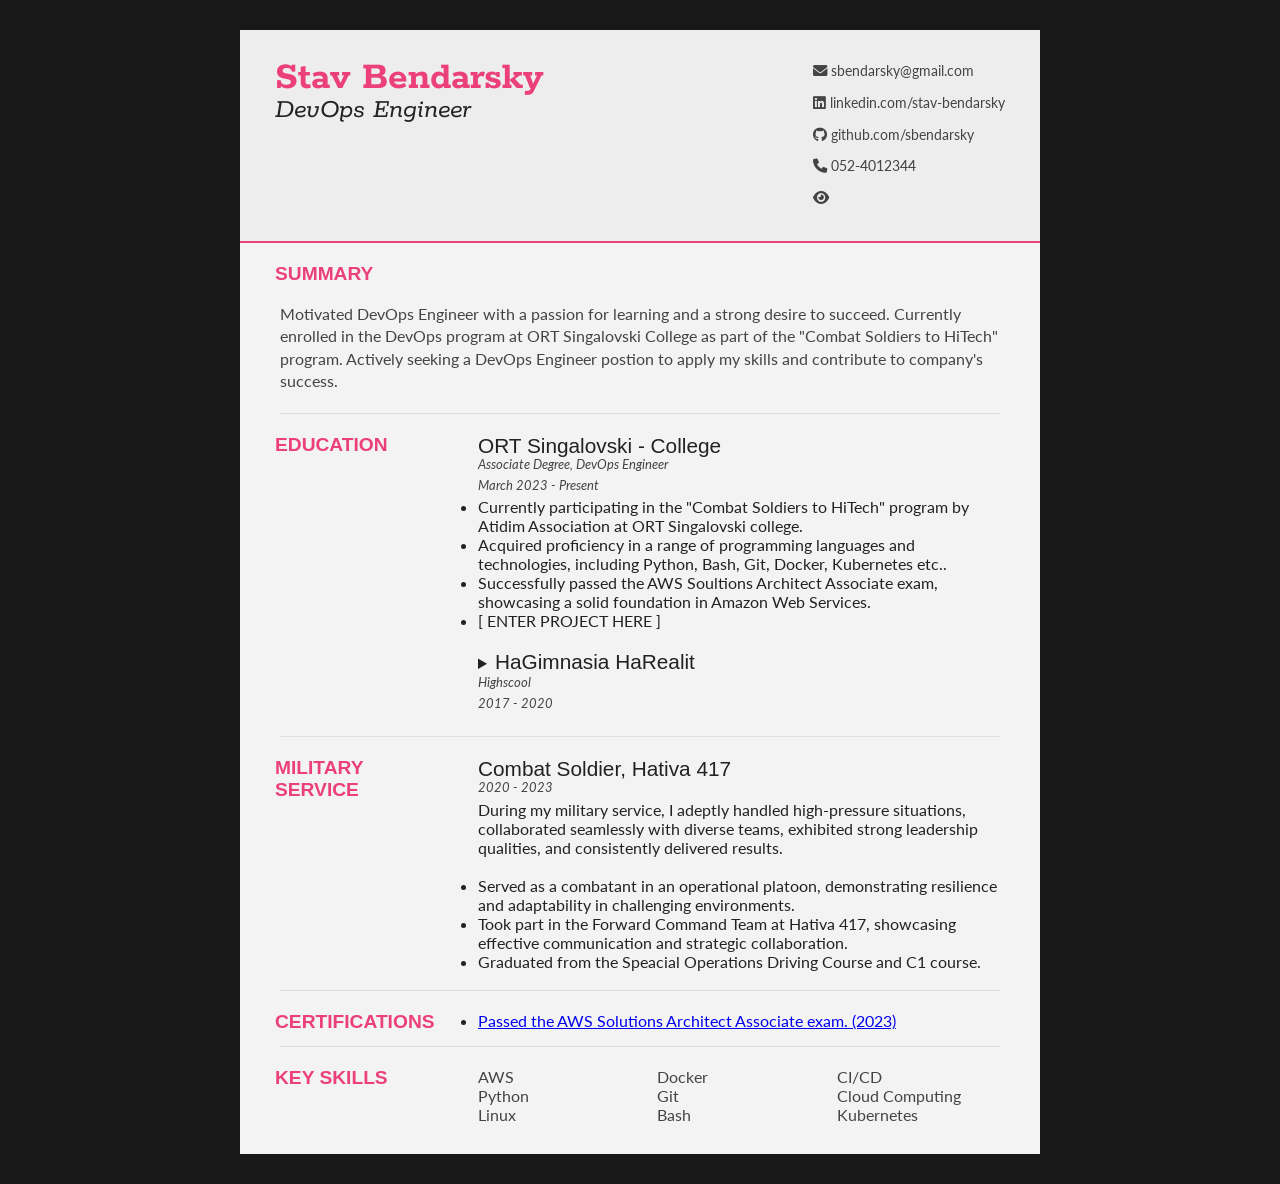
==== web/index.html @ 71f8ba33 "added lambda" ====
<!DOCTYPE html>
<html lang="en">
<head>
    <meta charset="UTF-8">
    <meta name="viewport" content="width=device-width">
    <meta name="description" content="Resume of Stav Bendarsky">
	<link rel="icon" type="assets/images/x-icon" href="favicon.ico">
    <title>Resume | Stav Bendarsky</title>

    <link rel="stylesheet" type="text/css" href="style.css">
    <link href='https://fonts.googleapis.com/css?family=Rokkitt:400,700|Lato:400,300' rel='stylesheet' type='text/css'>
	<link rel="stylesheet" href="https://cdnjs.cloudflare.com/ajax/libs/font-awesome/6.0.0-beta3/css/all.min.css" crossorigin="anonymous">

</head>
<body id="top">
    <div id="cv" class="instaFade">
        <div class="mainDetails">
            <div id="name">
                <h1 class="quickFade delayTwo">Stav Bendarsky</h1>
                <h2 class="quickFade delayThree">DevOps Engineer</h2>
			</div>
            
			<div id="contactDetails" class="quickFade delayFour">
				<ul>
					<li><i class="fas fa-envelope"></i> <a href="mailto:sbendarsky@gmail.com" target="_blank"> sbendarsky@gmail.com</a></li>
					<li><i class="fab fa-linkedin"></i> <a href="https://www.linkedin.com/in/stav-bendarsky" target="_blank"> linkedin.com/stav-bendarsky</a></li>
					<li><i class="fab fa-github"></i> <a href="https://github.com/sbendarsky" target="_blank"> github.com/sbendarsky</a></li>
					<li><i class="fas fa-phone"></i> 052-4012344</li>
					<li><i class="fas fa-eye"></i><i class="counter-number"></i>  </li>
				</ul>
			</div>
            <div class="clear"></div>
        </div>
	
	<div id="mainArea" class="quickFade delayFive">
		
		<section>
			<div class="sectionTitle full-width">
				<h1>Summary</h1>
			</div>
		
			<div class="sectionContent full-width">
				<p>
                    Motivated DevOps Engineer with a passion for learning and a strong desire to succeed.
                    Currently enrolled in the DevOps program at ORT Singalovski College as part of the "Combat Soldiers to HiTech" program.
                    Actively seeking a DevOps Engineer postion to apply my skills and contribute to company's success.
				</p>
			</div>
			<div class="clear"></div>
		</section>

		<section>
			<div class="sectionTitle">
				<h1>Education</h1>
			</div>
			
			<div class="sectionContent">

				<article class="edu-article">
					<h2>ORT Singalovski - College</h2>
                    <p class="subDetails">Associate Degree, DevOps Engineer</p>
					<p class="subDetails">March 2023 - Present</p>
					<ul>
						<li>Currently participating in the "Combat Soldiers to HiTech" program by Atidim Association at ORT Singalovski college.</li>
						<li>Acquired proficiency in a range of programming languages and technologies, including Python, Bash, Git, Docker, Kubernetes etc..</li>
						<li>Successfully passed the AWS Soultions Architect Associate exam, showcasing a solid foundation in Amazon Web Services.</li>
						<li>[ ENTER PROJECT HERE ]</li>
					</ul>
				</article>

				<article class="edu-article">
					<details>
						<summary>
							<h2>HaGimnasia HaRealit</h2>
                            <p class="subDetails">Highscool</p>
							<p class="subDetails">2017 - 2020</p>
						</summary>
						<ul>
							<li>Completed 12 years of studies with a full matriculation.</li>
						</ul>
					</details>
				</article>
			</div>
			<div class="clear"></div>
		</section>

		<section>
			<div class="sectionTitle">
				<h1>Military
            </br>Service</h1>
			</div>
			
			<div class="sectionContent">
				<article>
                    <h2>Combat Soldier, Hativa 417</h2>
                    <p class="subDetails">2020 - 2023</p>
                    <ul>
                        During my military service, I adeptly handled high-pressure situations, collaborated seamlessly with diverse teams, exhibited strong leadership qualities, and consistently delivered results.
                        <br><br>
                        <li>Served as a combatant in an operational platoon, demonstrating resilience and adaptability in challenging environments.</li>
                        <li>Took part in the Forward Command Team at Hativa 417, showcasing effective communication and strategic collaboration.</li>
                        <li>Graduated from the Speacial Operations Driving Course and C1 course.</li>
                        <br>
                    </ul>
				</article>
			</div>
			<div class="clear"></div>
		</section>
		
		<!-- <section>
			<div class="sectionTitle">
				<h1>Projects</h1>
			</div>


			<div class="clear"></div>
		</section> -->
		<section>
            <div class="sectionTitle">
                <h1>Certifications</h1>
            </div>

            <div class="sectionContent">
                <ul class="education-list">
                    <li><a href="https://www.credly.com/badges/83b49cef-8c14-4b93-96cf-c4c368f64280/linked_in_profile" target="_blank">Passed the AWS Solutions Architect Associate exam. (2023)</a></li>
                </ul>
            </div>
            <div class="clear"></div>
        </section>
		<section>
			<div class="sectionTitle">
				<h1>Key Skills</h1>
			</div>
			
			<div class="sectionContent">
				<ul class="keySkills">
					<li>AWS</li>
					<li>Python</li>
					<li>Linux</li>
					<li>Docker</li>
					<li>Git</li>
					<li>Bash</li>
					<li>CI/CD</li>
					<li>Cloud Computing</li>
					<li>Kubernetes</li>
				</ul>
			</div>
			<div class="clear"></div>
		</section>
		
	</div>
</div>
<script src="script.js"></script>
</body>
</html>
---- web/style.css ----
/* Reset and Defaults */
article, b, body, details, div, h1, h2, h3, h4, h5, h6, html, i, li, p, section, strong, summary, ul {
    border: 0;
    font: inherit;
    font-size: 100%;
    margin: 0;
    padding: 0;
    vertical-align: baseline;
}

article, details, section {
    display: block;
}

/* Typography and Colors */
body, html {
    background: #181818;
    font-family: 'Lato', helvetica, arial, sans-serif;
    font-size: 16px;
    color: #222;
}

/* Clearfix */
.clear {
    clear: both;
}

/* CV Container */
#cv {
    width: 90%;
    max-width: 800px;
    background: #f3f3f3;
    margin: 30px auto;
}

/* Main Details */
.mainDetails {
    padding: 25px 35px;
    border-bottom: 2px solid #ec407a;
    background: #ededed;
}

/* Paragraph Styling */
p {
    font-size: 1em;
    line-height: 1.4em;
    margin-bottom: 20px;
    color: #444;
}

/* Name and Contact Details */
#name h1 {
    font-size: 2.5em;
    font-weight: 700;
    font-family: 'Rokkitt', Helvetica, Arial, sans-serif;
    margin-bottom: -6px;
    color: #ec407a;
}

#name h2 {
    font-size: 1.7em;
    /* margin-left: 2px; */
    font-style: italic;
    font-family: 'Rokkitt', Helvetica, Arial, sans-serif;
}

#mainArea {
    padding: 0 40px;
}

/* Name and Contact Layout */
#name {
    float: left;
}

.counter-number{
    margin-left: 3px; 
}

#contactDetails {
    float: right;
}

#contactDetails ul {
    list-style-type: none;
    font-size: 0.9em;
    margin-top: 2px;
}

#contactDetails ul li {
    margin-bottom: 3px;
    color: #444;
    line-height: 2;
}

#contactDetails ul li a, a[href^=tel] {
    color: #444;
    text-decoration: none;
    -webkit-transition: all .3s ease-in;
    -moz-transition: all .3s ease-in;
    -o-transition: all .3s ease-in;
    -ms-transition: all .3s ease-in;
    transition: all .3s ease-in;
}

#contactDetails ul li a:hover {
    color: #ec407a;
}

/* Sections */
section {
    border-top: 1px solid #dedede;
    padding: 20px 0 0;
}

section:first-child {
    border-top: 0;
}

section:last-child {
    padding: 20px 0 10px;
}

/* Section Titles and Content */
.sectionTitle {
    float: left;
    width: 25%;
}

.sectionTitle.full-width {
    float: left;
    width: 25%;
    margin-bottom: 10px;
}

.sectionContent {
    float: right;
    width: 72.5%;
}

.sectionContent.full-width {
    width: 100%;
    float: left;
    margin: 0;
    padding: 0;
}

.sectionTitle h1 {
    font-family: 'Montserrat', 'Helvetica', Arial, sans-serif;
    font-style: normal;
    font-size: 1.2em;
    color: #ec407a;
    font-weight: 700;
    margin-bottom: 8px;
    margin-left: -5px;
    text-transform: uppercase;
}

.sectionContent h2 {
    font-family: 'Montserrat', 'Helvetica', Arial, sans-serif;
    font-size: 1.3em;
    margin-bottom: -2px;
}

.subDetails {
    font-size: 0.8em;
    font-style: italic;
    margin-bottom: 3px;
}

/* Lists and Columns */
.keySkills {
    list-style-type: none;
    -moz-column-count: 3;
    -webkit-column-count: 3;
    column-count: 3;
    margin-bottom: 20px;
    font-size: 1em;
    color: #444;
}

.keySkills ul li {
    margin-bottom: 3px;
}

.education-list li {
    margin-bottom: 1em;
}

.edu-article li,
.edu-article ul {
    margin: 0;
    padding: 0;
}

.edu-article details summary {
    cursor: pointer;
}

.edu-article summary h2 {
    display: inline-block;
    margin: 0;
    cursor: pointer;
}

.edu-article {
    margin-bottom: 20px;
}

/* Responsive Media Queries */
@media all and (min-width: 602px) and (max-width: 800px) {
    .keySkills {
        -moz-column-count: 2;
        -webkit-column-count: 2;
        column-count: 2;
    }
}

@media all and (max-width: 601px) {
    #cv {
        width: 95%;
        margin: 10px auto;
        min-width: 280px;
    }

    #contactDetails,
    #name {
        float: none;
        width: 100%;
        text-align: center;
    }

    .sectionContent,
    .sectionTitle {
        float: none;
        width: 100%;
    }

    .sectionTitle {
        margin-left: -2px;
        font-size: 1.25em;
    }

    .keySkills {
        -moz-column-count: 2;
        -webkit-column-count: 2;
        column-count: 2;
    }
}

@media all and (max-width: 480px) {
    .mainDetails {
        padding: 15px 15px;
    }

    section {
        padding: 15px 0 0;
    }

    #mainArea {
        padding: 0 25px;
    }

    .keySkills {
        -moz-column-count: 1;
        -webkit-column-count: 1;
        column-count: 1;
    }

    #name h1 {
        line-height: 0.8em;
        margin-bottom: 4px;
    }
}

@media print {
    #cv {
        width: 100%;
    }
}

/* Animation Keyframes */
@-webkit-keyframes reset {
    0% {
        opacity: 0;
    }
    100% {
        opacity: 0;
    }
}

@-webkit-keyframes fade-in {
    0% {
        opacity: 0;
    }
    40% {
        opacity: 0;
    }
    100% {
        opacity: 1;
    }
}

@-moz-keyframes reset {
    0% {
        opacity: 0;
    }
    100% {
        opacity: 0;
    }
}

@-moz-keyframes fade-in {
    0% {
        opacity: 0;
    }
    40% {
        opacity: 0;
    }
    100% {
        opacity: 1;
    }
}

@keyframes reset {
    0% {
        opacity: 0;
    }
    100% {
        opacity: 0;
    }
}

@keyframes fade-in {
    0% {
        opacity: 0;
    }
    40% {
        opacity: 0;
    }
    100% {
        opacity: 1;
    }
}

/* Animation Classes */
.instaFade {
    -webkit-animation-name: reset, fade-in;
    -webkit-animation-duration: 1.5s;
    -webkit-animation-timing-function: ease-in;
    -moz-animation-name: reset, fade-in;
    -moz-animation-duration: 1.5s;
    -moz-animation-timing-function: ease-in;
    animation-name: reset, fade-in;
    animation-duration: 1.5s;
    animation-timing-function: ease-in;
}

.quickFade {
    -webkit-animation-name: reset, fade-in;
    -webkit-animation-duration: 2.5s;
    -webkit-animation-timing-function: ease-in;
    -moz-animation-name: reset, fade-in;
    -moz-animation-duration: 2.5s;
    -moz-animation-timing-function: ease-in;
    animation-name: reset, fade-in;
    animation-duration: 2.5s;
    animation-timing-function: ease-in;
}

.delayTwo {
    -webkit-animation-delay: 0, 1s;
    -moz-animation-delay: 0, 1s;
    animation-delay: 0, 1s;
}

.delayThree {
    -webkit-animation-delay: 0, 1.5s;
    -moz-animation-delay: 0, 1.5s;
    animation-delay: 0, 1.5s;
}

.delayFour {
    -webkit-animation-delay: 0, 2s;
    -moz-animation-delay: 0, 2s;
    animation-delay: 0, 2s;
}

.delayFive {
    -webkit-animation-delay: 0, 2.5s;
    -moz-animation-delay: 0, 2.5s;
    animation-delay: 0, 2.5s;
}
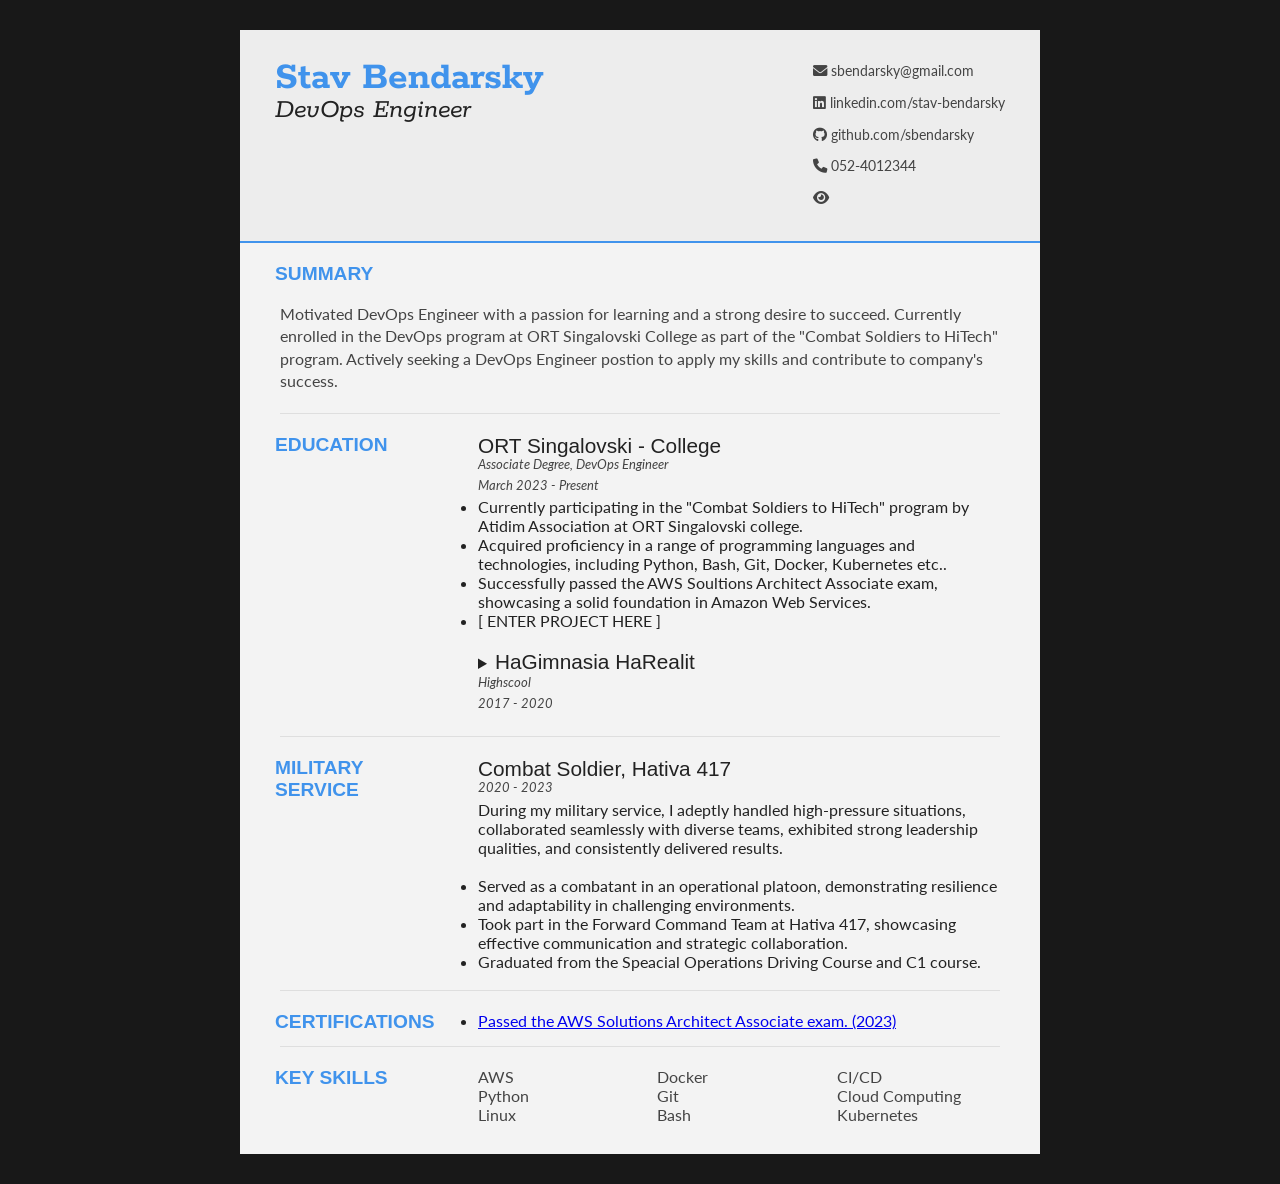
==== commit 0b3a4e61: "Add Google tag for analytics tracking" ====
--- a/web/index.html
+++ b/web/index.html
@@ -1,6 +1,15 @@
 <!DOCTYPE html>
 <html lang="en">
 <head>
+	<!-- Google tag (gtag.js) -->
+<script async src="https://www.googletagmanager.com/gtag/js?id=G-J74Y0Y78YD"></script>
+<script>
+  window.dataLayer = window.dataLayer || [];
+  function gtag(){dataLayer.push(arguments);}
+  gtag('js', new Date());
+
+  gtag('config', 'G-J74Y0Y78YD');
+</script>
     <meta charset="UTF-8">
     <meta name="viewport" content="width=device-width">
     <meta name="description" content="Resume of Stav Bendarsky">
--- a/web/style.css
+++ b/web/style.css
@@ -36,7 +36,7 @@
 /* Main Details */
 .mainDetails {
     padding: 25px 35px;
-    border-bottom: 2px solid #ec407a;
+    border-bottom: 2px solid #4093ec;
     background: #ededed;
 }
 
@@ -54,7 +54,7 @@
     font-weight: 700;
     font-family: 'Rokkitt', Helvetica, Arial, sans-serif;
     margin-bottom: -6px;
-    color: #ec407a;
+    color: #4093ec;
 }
 
 #name h2 {
@@ -104,7 +104,7 @@
 }
 
 #contactDetails ul li a:hover {
-    color: #ec407a;
+    color: #4093ec;
 }
 
 /* Sections */
@@ -149,7 +149,7 @@
     font-family: 'Montserrat', 'Helvetica', Arial, sans-serif;
     font-style: normal;
     font-size: 1.2em;
-    color: #ec407a;
+    color: #4093ec;
     font-weight: 700;
     margin-bottom: 8px;
     margin-left: -5px;
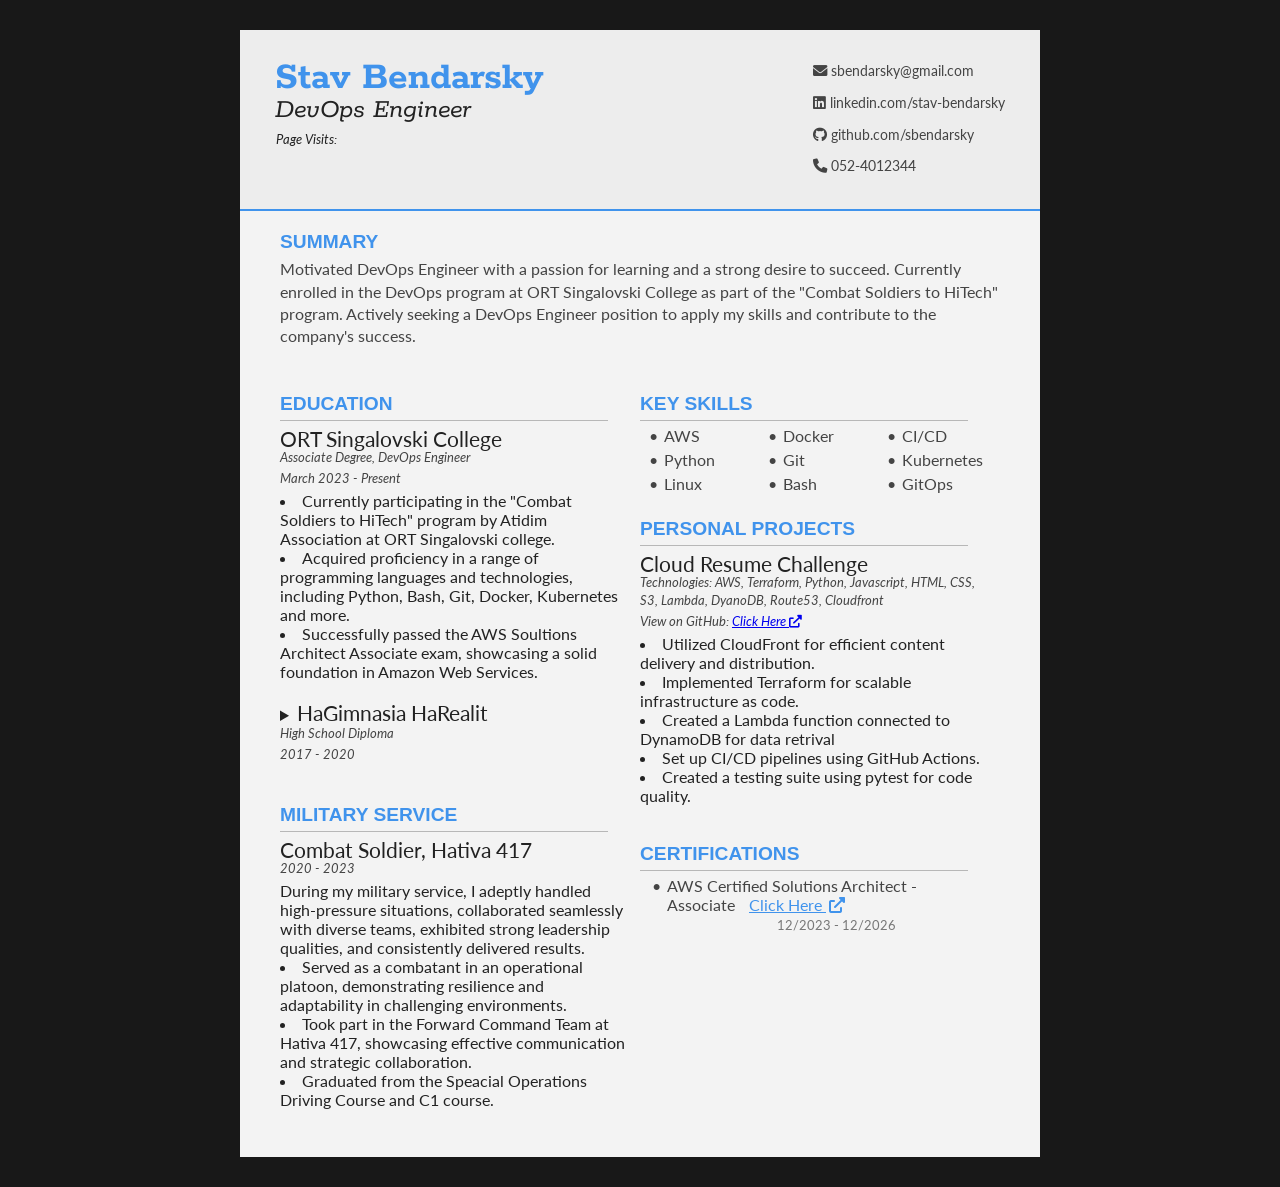
==== commit 7f6106a7: "Updated Website" ====
--- a/web/index.html
+++ b/web/index.html
@@ -1,24 +1,24 @@
 <!DOCTYPE html>
 <html lang="en">
 <head>
-	<!-- Google tag (gtag.js) -->
-<script async src="https://www.googletagmanager.com/gtag/js?id=G-J74Y0Y78YD"></script>
-<script>
-  window.dataLayer = window.dataLayer || [];
-  function gtag(){dataLayer.push(arguments);}
-  gtag('js', new Date());
+    <!-- Google tag (gtag.js) -->
+    <script async src="https://www.googletagmanager.com/gtag/js?id=G-J74Y0Y78YD"></script>
+    <script>
+        window.dataLayer = window.dataLayer || [];
+        function gtag(){dataLayer.push(arguments);}
+        gtag('js', new Date());
 
-  gtag('config', 'G-J74Y0Y78YD');
-</script>
+        gtag('config', 'G-J74Y0Y78YD');
+    </script>
     <meta charset="UTF-8">
     <meta name="viewport" content="width=device-width">
     <meta name="description" content="Resume of Stav Bendarsky">
-	<link rel="icon" type="assets/images/x-icon" href="favicon.ico">
+    <link rel="icon" type="assets/images/x-icon" href="favicon.ico">
     <title>Resume | Stav Bendarsky</title>
 
     <link rel="stylesheet" type="text/css" href="style.css">
     <link href='https://fonts.googleapis.com/css?family=Rokkitt:400,700|Lato:400,300' rel='stylesheet' type='text/css'>
-	<link rel="stylesheet" href="https://cdnjs.cloudflare.com/ajax/libs/font-awesome/6.0.0-beta3/css/all.min.css" crossorigin="anonymous">
+    <link rel="stylesheet" href="https://cdnjs.cloudflare.com/ajax/libs/font-awesome/6.0.0-beta3/css/all.min.css" crossorigin="anonymous">
 
 </head>
 <body id="top">
@@ -27,138 +27,153 @@
             <div id="name">
                 <h1 class="quickFade delayTwo">Stav Bendarsky</h1>
                 <h2 class="quickFade delayThree">DevOps Engineer</h2>
-			</div>
+                <h3 class="quickFade delayFour" style="font-style: italic;margin-top: 5px; text-indent: 1px; font-size: 0.8em;">Page Visits: <span class="counter-number"></span></h3>
+            </div>
             
-			<div id="contactDetails" class="quickFade delayFour">
-				<ul>
-					<li><i class="fas fa-envelope"></i> <a href="mailto:sbendarsky@gmail.com" target="_blank"> sbendarsky@gmail.com</a></li>
-					<li><i class="fab fa-linkedin"></i> <a href="https://www.linkedin.com/in/stav-bendarsky" target="_blank"> linkedin.com/stav-bendarsky</a></li>
-					<li><i class="fab fa-github"></i> <a href="https://github.com/sbendarsky" target="_blank"> github.com/sbendarsky</a></li>
-					<li><i class="fas fa-phone"></i> 052-4012344</li>
-					<li><i class="fas fa-eye"></i><i class="counter-number"></i>  </li>
-				</ul>
-			</div>
-            <div class="clear"></div>
-        </div>
-	
-	<div id="mainArea" class="quickFade delayFive">
-		
-		<section>
-			<div class="sectionTitle full-width">
-				<h1>Summary</h1>
-			</div>
-		
-			<div class="sectionContent full-width">
-				<p>
-                    Motivated DevOps Engineer with a passion for learning and a strong desire to succeed.
-                    Currently enrolled in the DevOps program at ORT Singalovski College as part of the "Combat Soldiers to HiTech" program.
-                    Actively seeking a DevOps Engineer postion to apply my skills and contribute to company's success.
-				</p>
-			</div>
-			<div class="clear"></div>
-		</section>
-
-		<section>
-			<div class="sectionTitle">
-				<h1>Education</h1>
-			</div>
-			
-			<div class="sectionContent">
-
-				<article class="edu-article">
-					<h2>ORT Singalovski - College</h2>
-                    <p class="subDetails">Associate Degree, DevOps Engineer</p>
-					<p class="subDetails">March 2023 - Present</p>
-					<ul>
-						<li>Currently participating in the "Combat Soldiers to HiTech" program by Atidim Association at ORT Singalovski college.</li>
-						<li>Acquired proficiency in a range of programming languages and technologies, including Python, Bash, Git, Docker, Kubernetes etc..</li>
-						<li>Successfully passed the AWS Soultions Architect Associate exam, showcasing a solid foundation in Amazon Web Services.</li>
-						<li>[ ENTER PROJECT HERE ]</li>
-					</ul>
-				</article>
-
-				<article class="edu-article">
-					<details>
-						<summary>
-							<h2>HaGimnasia HaRealit</h2>
-                            <p class="subDetails">Highscool</p>
-							<p class="subDetails">2017 - 2020</p>
-						</summary>
-						<ul>
-							<li>Completed 12 years of studies with a full matriculation.</li>
-						</ul>
-					</details>
-				</article>
-			</div>
-			<div class="clear"></div>
-		</section>
-
-		<section>
-			<div class="sectionTitle">
-				<h1>Military
-            </br>Service</h1>
-			</div>
-			
-			<div class="sectionContent">
-				<article>
-                    <h2>Combat Soldier, Hativa 417</h2>
-                    <p class="subDetails">2020 - 2023</p>
-                    <ul>
-                        During my military service, I adeptly handled high-pressure situations, collaborated seamlessly with diverse teams, exhibited strong leadership qualities, and consistently delivered results.
-                        <br><br>
-                        <li>Served as a combatant in an operational platoon, demonstrating resilience and adaptability in challenging environments.</li>
-                        <li>Took part in the Forward Command Team at Hativa 417, showcasing effective communication and strategic collaboration.</li>
-                        <li>Graduated from the Speacial Operations Driving Course and C1 course.</li>
-                        <br>
-                    </ul>
-				</article>
-			</div>
-			<div class="clear"></div>
-		</section>
-		
-		<!-- <section>
-			<div class="sectionTitle">
-				<h1>Projects</h1>
-			</div>
-
-
-			<div class="clear"></div>
-		</section> -->
-		<section>
-            <div class="sectionTitle">
-                <h1>Certifications</h1>
-            </div>
-
-            <div class="sectionContent">
-                <ul class="education-list">
-                    <li><a href="https://www.credly.com/badges/83b49cef-8c14-4b93-96cf-c4c368f64280/linked_in_profile" target="_blank">Passed the AWS Solutions Architect Associate exam. (2023)</a></li>
+            <div id="contactDetails" class="quickFade delayFour">
+                <ul>
+                    <li><i class="fas fa-envelope"></i> <a href="mailto:sbendarsky@gmail.com" target="_blank"> sbendarsky@gmail.com</a></li>
+                    <li><i class="fab fa-linkedin"></i> <a href="https://www.linkedin.com/in/stav-bendarsky" target="_blank"> linkedin.com/stav-bendarsky</a></li>
+                    <li><i class="fab fa-github"></i> <a href="https://github.com/sbendarsky" target="_blank"> github.com/sbendarsky</a></li>
+                    <li><i class="fas fa-phone"></i> 052-4012344</li>
                 </ul>
             </div>
             <div class="clear"></div>
-        </section>
-		<section>
-			<div class="sectionTitle">
-				<h1>Key Skills</h1>
-			</div>
-			
-			<div class="sectionContent">
-				<ul class="keySkills">
-					<li>AWS</li>
-					<li>Python</li>
-					<li>Linux</li>
-					<li>Docker</li>
-					<li>Git</li>
-					<li>Bash</li>
-					<li>CI/CD</li>
-					<li>Cloud Computing</li>
-					<li>Kubernetes</li>
-				</ul>
-			</div>
-			<div class="clear"></div>
-		</section>
-		
-	</div>
-</div>
-<script src="script.js"></script>
+        </div>
+    
+        <div id="mainArea" class="quickFade delayFive">
+            
+            <section>
+                <div class="sectionTitle full-width">
+                    <h1>Summary</h1>
+                </div>
+            
+                <div class="sectionContent full-width">
+                    <p>
+                        Motivated DevOps Engineer with a passion for learning and a strong desire to succeed.
+                        Currently enrolled in the DevOps program at ORT Singalovski College as part of the "Combat Soldiers to HiTech" program.
+                        Actively seeking a DevOps Engineer position to apply my skills and contribute to the company's success.
+                    </p>
+                </div>
+            </section>
+
+            <section class="two-column-section">
+                <div class="column left">
+                    <div class="sectionTitle">
+                        <h1>Education</h1>
+						<div class="sectionLine"></div>
+                    </div>
+                    
+                    <div class="sectionContent">
+						<h2>ORT Singalovski College</h2>
+						<p class="subDetails">Associate Degree, DevOps Engineer</p>
+						<p class="subDetails">March 2023 - Present</p>
+						<div class="sectionContent"<ul>
+							<li>Currently participating in the "Combat Soldiers to HiTech" program by Atidim Association at ORT Singalovski college.</li>
+							<li>Acquired proficiency in a range of programming languages and technologies, including Python, Bash, Git, Docker, Kubernetes and more.</li>
+							<li>Successfully passed the AWS Soultions Architect Associate exam, showcasing a solid foundation in Amazon Web Services.</li>
+						</ul></div> <br>
+						<div class="sectionContent">
+							<details>
+								<summary>
+									<h2>HaGimnasia HaRealit</h2>
+									<p class="subDetails">High School Diploma</p>
+									<p class="subDetails">2017 - 2020</p>
+								</summary>
+								<div class="sectionContent"<ul>
+									<li>Completed 12 years of studies with a full matriculation.</li>
+								</ul></div>
+							</details>
+							</div>
+                    </div>
+					<br><br>
+					<div class="sectionTitle">
+                        <h1>Military Service</h1>
+						<div class="sectionLine"></div>
+                    </div>
+                    
+                    <div class="sectionContent">
+						<div class="sectionContent">
+							<h2>Combat Soldier, Hativa 417</h2>
+							<p class="subDetails">2020 - 2023</p>
+							<div class="sectionContent">
+							During my military service, I adeptly handled high-pressure situations, collaborated seamlessly with diverse teams, exhibited strong leadership qualities, and consistently delivered results.
+							<br>
+							<div class="sectionContent"<ul>
+								<li>Served as a combatant in an operational platoon, demonstrating resilience and adaptability in challenging environments.</li>
+								<li>Took part in the Forward Command Team at Hativa 417, showcasing effective communication and strategic collaboration.</li>
+								<li>Graduated from the Speacial Operations Driving Course and C1 course.</li>
+							</ul></div></div>
+							<br><br>
+                    </div>
+					</div>
+                </div>
+
+                <div class="column right">
+                    <div class="sectionTitle">
+                        <h1>Key Skills</h1>
+						<div class="sectionLine"></div>
+                    </div>
+                    <div class="sectionContent">
+						<ul class="keySkills">
+							<li>AWS</li>
+							<li>Python</li>
+							<li>Linux</li>
+							<li>Docker</li>
+							<li>Git</li>
+							<li>Bash</li>
+							<li>CI/CD</li>
+							<li>Kubernetes</li>
+							<li>GitOps</li>
+						</ul>
+					</div>
+					<div class="sectionTitle">
+                        <h1>Personal Projects</h1>
+						<div class="sectionLine"></div>
+                    </div>
+
+					<div class="sectionContent">
+						<div class="sectionContent">
+							<h2>Cloud Resume Challenge</h2>
+							<p class="subDetails">Technologies: AWS, Terraform, Python, Javascript, HTML, CSS, S3, Lambda, DyanoDB, Route53, Cloudfront</p>
+							<p class="subDetails">View on GitHub: <a href="https://github.com/sbendarsky/cloud-resume-challenge" target="_blank">Click Here <i class="fas fa-external-link-alt"></i></a></p>
+							<div class="sectionContent">
+							<div class="sectionContent"<ul>
+								<li>Utilized CloudFront for efficient content delivery and distribution.</li>
+								<li>Implemented Terraform for scalable infrastructure as code.</li>
+								<li>Created a Lambda function connected to DynamoDB for data retrival</li>
+								<li>Set up CI/CD pipelines using GitHub Actions.</li>
+								<li>Created a testing suite using pytest for code quality.</li>
+							</ul></div></div>
+							<br><br>
+                    </div>
+					</div>
+
+					<div class="sectionTitle">
+						<h1>Certifications</h1>
+						<div class="sectionLine"></div>
+					</div>
+	
+					<div class="sectionContent">
+						<ul class="certifications">
+							<li>
+								AWS Certified Solutions Architect - Associate
+								<span class="click-here">
+									<a href="https://www.credly.com/badges/83b49cef-8c14-4b93-96cf-c4c368f64280/linked_in_profile" target="_blank">
+										Click Here <i class="fas fa-external-link-alt"></i>
+									</a>
+								</span>
+								<span class="cert-date">12/2023 - 12/2026</span>
+							</li>						
+						</ul>
+						</div>
+				</section>
+
+
+                </div>
+            </section>
+        </div>
+    </div>
+    <script src="script.js"></script>
 </body>
-</html>+</html>
--- a/web/style.css
+++ b/web/style.css
@@ -33,6 +33,8 @@
     margin: 30px auto;
 }
 
+
+
 /* Main Details */
 .mainDetails {
     padding: 25px 35px;
@@ -44,7 +46,7 @@
 p {
     font-size: 1em;
     line-height: 1.4em;
-    margin-bottom: 20px;
+    margin-bottom: 15px;
     color: #444;
 }
 
@@ -109,55 +111,42 @@
 
 /* Sections */
 section {
-    border-top: 1px solid #dedede;
-    padding: 20px 0 0;
+    padding: 20px 0 10px;
 }
 
 section:first-child {
     border-top: 0;
 }
 
-section:last-child {
-    padding: 20px 0 10px;
-}
-
 /* Section Titles and Content */
+details summary {
+    cursor: pointer;
+    position: relative;
+
+}
+
+.two-column-section details summary h2 {
+    margin: 0; /* Remove any default margin */
+    display: inline-block;
+
+}
+
+details summary ul {
+    padding-left: 10px;
+}
+
+
 .sectionTitle {
-    float: left;
-    width: 25%;
-}
-
-.sectionTitle.full-width {
-    float: left;
-    width: 25%;
-    margin-bottom: 10px;
-}
-
-.sectionContent {
-    float: right;
-    width: 72.5%;
-}
-
-.sectionContent.full-width {
-    width: 100%;
-    float: left;
-    margin: 0;
-    padding: 0;
-}
-
-.sectionTitle h1 {
-    font-family: 'Montserrat', 'Helvetica', Arial, sans-serif;
-    font-style: normal;
     font-size: 1.2em;
     color: #4093ec;
     font-weight: 700;
-    margin-bottom: 8px;
-    margin-left: -5px;
+    margin-bottom: 5px;
     text-transform: uppercase;
 }
 
+
+
 .sectionContent h2 {
-    font-family: 'Montserrat', 'Helvetica', Arial, sans-serif;
     font-size: 1.3em;
     margin-bottom: -2px;
 }
@@ -169,6 +158,53 @@
 }
 
 /* Lists and Columns */
+.certifications {
+    list-style-type: none;
+    color: #444;
+    padding-left: 12px;
+}
+
+.certifications li .cert-date {
+    font-size: 0.8em; /* Adjust as needed for the date font size */
+    color: #777; /* Date color */
+    padding-left: 110px; /* Adjust as needed for the padding */
+    margin-left: auto; /* Move the date to the end of the column */
+}
+.click-here {
+    margin-left: 10px; /* Adjust as needed for spacing between date and "Click Here" */
+}
+
+.click-here a {
+    color: #4093ec; /* Link color */
+    text-decoration: underline; /* Underline the link */
+}
+
+.click-here a i {
+    margin-left: 3px; /* Adjust as needed for spacing between text and icon */
+}
+.certifications li {
+    position: relative;
+    padding-left: 15px; /* Adjust as needed for spacing between bullet and text */
+    margin-bottom: 5px; /* Adjust as needed for spacing between items */
+}
+
+.certifications li::before {
+    content: '\2022'; /* Unicode character for a bullet */
+    position: absolute;
+    left: 0;
+}
+
+.keySkills {
+    list-style-type: none;
+    column-count: 3;
+    column-gap: 20px; /* Adjust as needed for spacing between columns */
+    margin-bottom: 20px;
+    font-size: 1em;
+    color: #444;
+    margin-left: 4px
+}
+
+/* Clearfix to prevent column content overlapping */
 .keySkills {
     list-style-type: none;
     -moz-column-count: 3;
@@ -177,11 +213,21 @@
     margin-bottom: 20px;
     font-size: 1em;
     color: #444;
-}
-
-.keySkills ul li {
-    margin-bottom: 3px;
-}
+    padding-left: 5px; /* Add some left padding for the bullets */
+}
+
+.keySkills li {
+    position: relative;
+    padding-left: 15px; /* Adjust as needed for spacing between bullet and text */
+    margin-bottom: 5px; /* Adjust as needed for spacing between items */
+}
+
+.keySkills li::before {
+    content: '\2022'; /* Unicode character for a bullet */
+    position: absolute;
+    left: 0;
+}
+
 
 .education-list li {
     margin-bottom: 1em;
@@ -321,6 +367,31 @@
         opacity: 1;
     }
 }
+
+/* Add the following CSS rules for the two-column layout */
+
+.two-column-section {
+    display: flex;
+}
+
+.two-column-section .column {
+    width: 48%; /* Adjust as needed to leave some margin */
+    margin-right: 2%;
+}
+
+.sectionLine {
+    width: 95%; /* Full width of the column */
+    height: 1px; /* Line thickness */
+    background-color: #a8a8a8c8; /* Line color */
+    margin-top: 5px; /* Adjust as needed for spacing */
+}
+
+.two-column-section .column.right {
+    margin-right: 0;
+}
+
+/* Add your existing CSS styles here */
+
 
 @keyframes reset {
     0% {
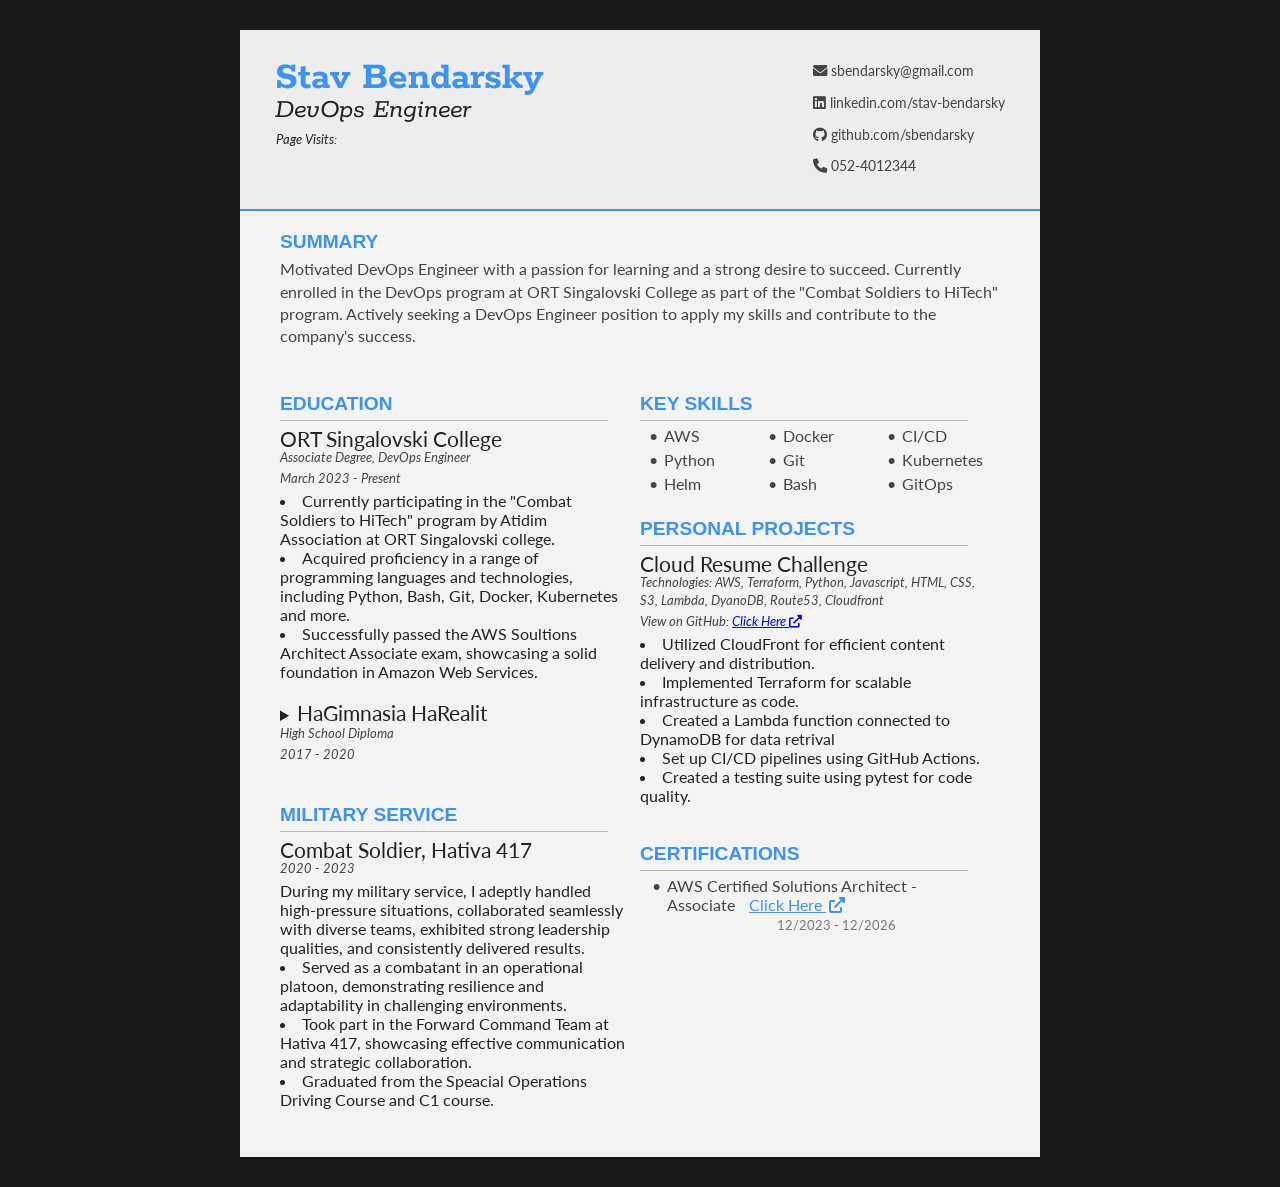
==== commit 59207cd3: "Update key skills in index.html" ====
--- a/web/index.html
+++ b/web/index.html
@@ -118,7 +118,7 @@
 						<ul class="keySkills">
 							<li>AWS</li>
 							<li>Python</li>
-							<li>Linux</li>
+							<li>Helm</li>
 							<li>Docker</li>
 							<li>Git</li>
 							<li>Bash</li>
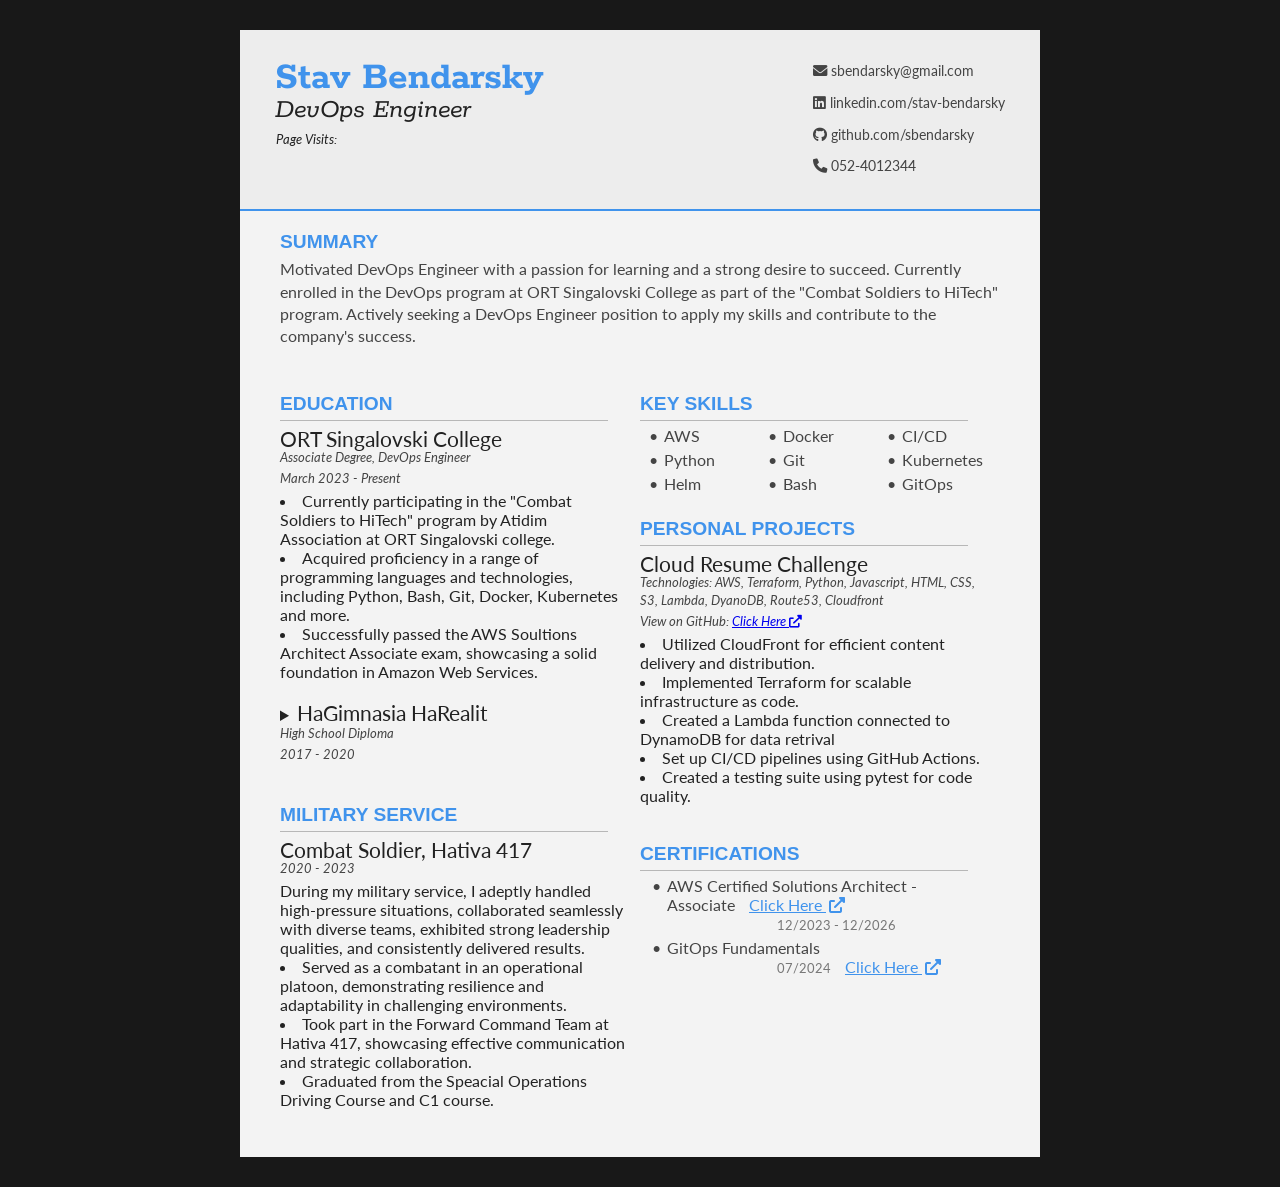
==== commit bc8a1c80: "Add GitOps Fundamentals certificate and update index.html" ====
--- a/web/index.html
+++ b/web/index.html
@@ -164,7 +164,15 @@
 									</a>
 								</span>
 								<span class="cert-date">12/2023 - 12/2026</span>
-							</li>						
+							</li>	
+							<li>
+								GitOps Fundamentals 								<span class="cert-date">07/2024</span>
+								<span class="click-here">
+									<a href="./assets/GitOps Fundamentals - Certificate.pdf" target="_blank">
+										Click Here <i class="fas fa-external-link-alt"></i>
+									</a>
+								</span>
+							</li>					
 						</ul>
 						</div>
 				</section>
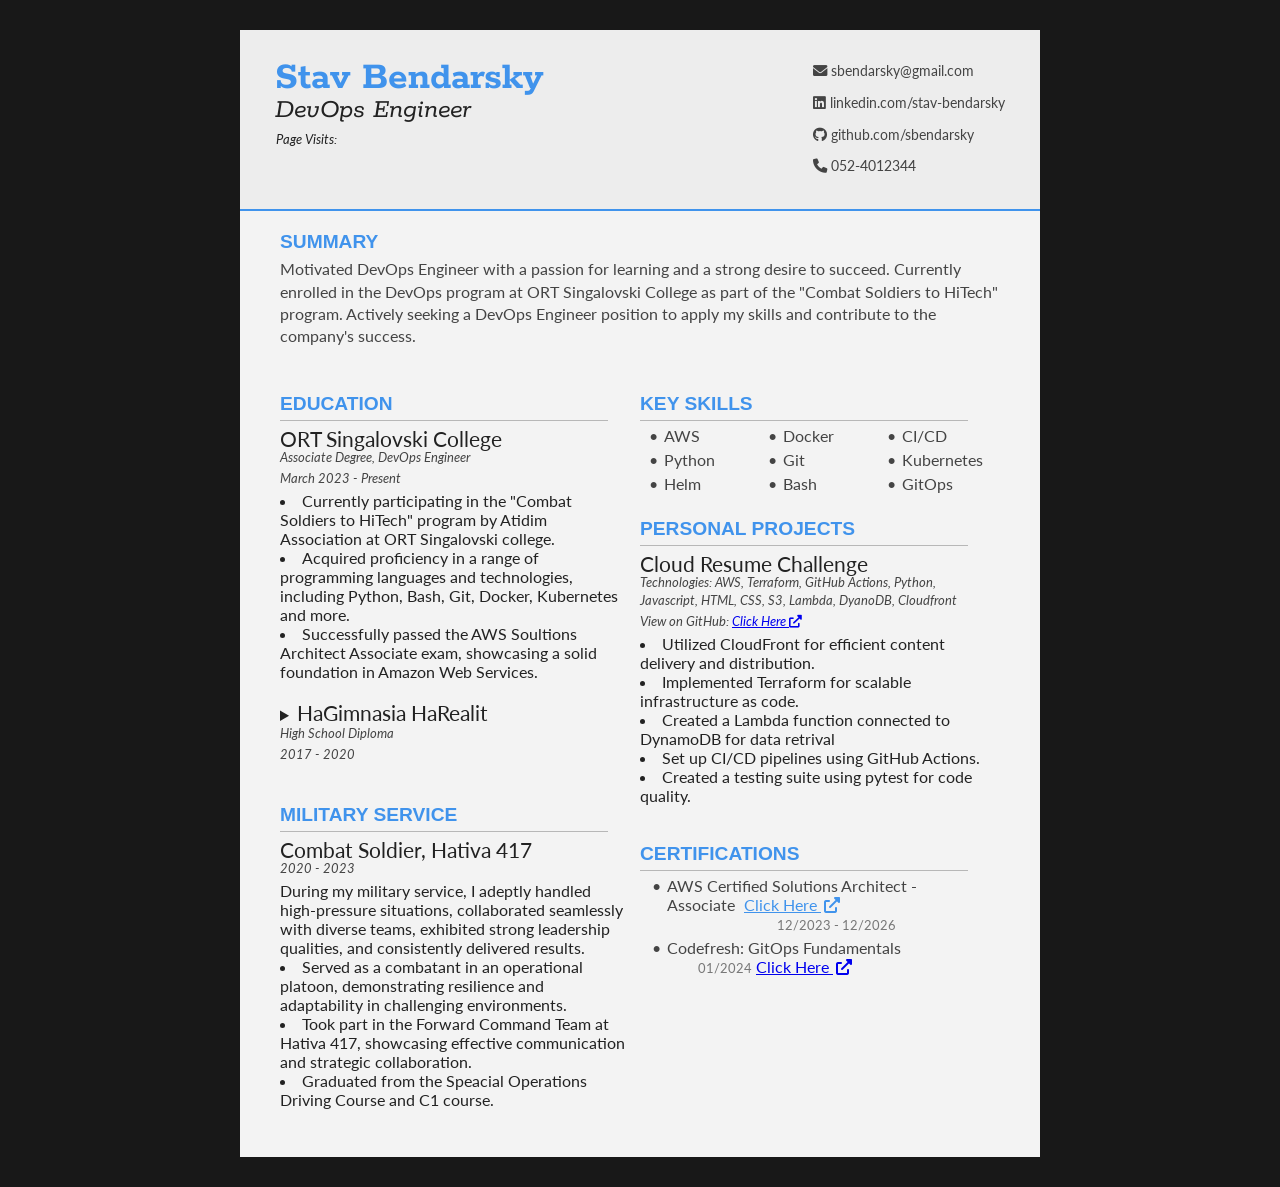
==== commit 32e0cac5: "Update technologies and styling in index.html and style.css" ====
--- a/web/index.html
+++ b/web/index.html
@@ -135,7 +135,7 @@
 					<div class="sectionContent">
 						<div class="sectionContent">
 							<h2>Cloud Resume Challenge</h2>
-							<p class="subDetails">Technologies: AWS, Terraform, Python, Javascript, HTML, CSS, S3, Lambda, DyanoDB, Route53, Cloudfront</p>
+							<p class="subDetails">Technologies: AWS, Terraform, GitHub Actions, Python, Javascript, HTML, CSS, S3, Lambda, DyanoDB, Cloudfront</p>
 							<p class="subDetails">View on GitHub: <a href="https://github.com/sbendarsky/cloud-resume-challenge" target="_blank">Click Here <i class="fas fa-external-link-alt"></i></a></p>
 							<div class="sectionContent">
 							<div class="sectionContent"<ul>
@@ -166,13 +166,14 @@
 								<span class="cert-date">12/2023 - 12/2026</span>
 							</li>	
 							<li>
-								GitOps Fundamentals 								<span class="cert-date">07/2024</span>
-								<span class="click-here">
+								Codefresh: GitOps Fundamentals
+								<span class="click-here-a"> 								<span class="cert-date-a">01/2024</span>
 									<a href="./assets/GitOps Fundamentals - Certificate.pdf" target="_blank">
-										Click Here <i class="fas fa-external-link-alt"></i>
+									Click Here <i class="fas fa-external-link-alt"></i>
 									</a>
 								</span>
-							</li>					
+							</li>		
+										
 						</ul>
 						</div>
 				</section>
--- a/web/style.css
+++ b/web/style.css
@@ -170,10 +170,29 @@
     padding-left: 110px; /* Adjust as needed for the padding */
     margin-left: auto; /* Move the date to the end of the column */
 }
+
+.certifications li .cert-date-a {
+    font-size: 0.8em; /* Adjust as needed for the date font size */
+    color: #777; /* Date color */
+    padding-left: 29px; /* Adjust as needed for the padding */
+    margin-left: auto; /* Move the date to the end of the column */
+}
+
 .click-here {
-    margin-left: 10px; /* Adjust as needed for spacing between date and "Click Here" */
-}
-
+    margin-left: 5px; /* Adjust as needed for spacing between date and "Click Here" */
+}
+
+.click-here-a {
+    margin-left: 2px;
+}
+
+.click-here a {
+    color: #4093ec; /* Link color */
+    text-decoration: underline; /* Underline the link */
+}
+.click-here-a a i {
+    margin-left: 3px; /* Adjust as needed for spacing between text and icon */
+}
 .click-here a {
     color: #4093ec; /* Link color */
     text-decoration: underline; /* Underline the link */
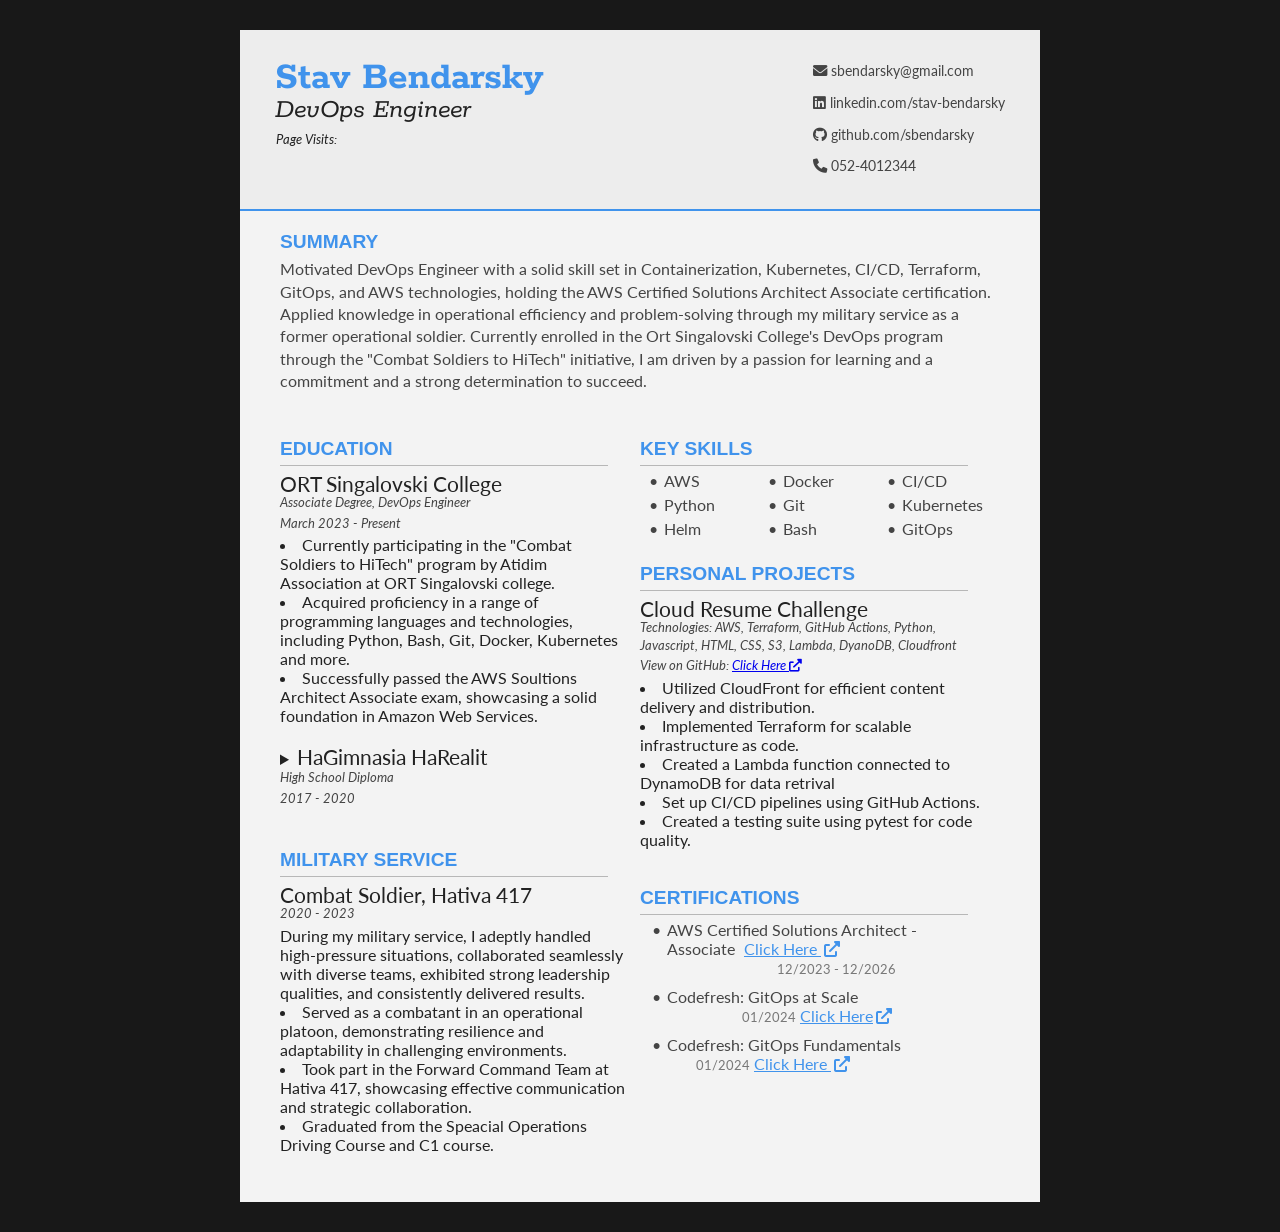
==== commit be9f1e98: "Add GitOps at Scale certificate and update DevOps Engineer description" ====
--- a/web/index.html
+++ b/web/index.html
@@ -50,9 +50,8 @@
             
                 <div class="sectionContent full-width">
                     <p>
-                        Motivated DevOps Engineer with a passion for learning and a strong desire to succeed.
-                        Currently enrolled in the DevOps program at ORT Singalovski College as part of the "Combat Soldiers to HiTech" program.
-                        Actively seeking a DevOps Engineer position to apply my skills and contribute to the company's success.
+						Motivated DevOps Engineer with a solid skill set in Containerization, Kubernetes, CI/CD, Terraform, GitOps, and AWS technologies, holding the AWS Certified Solutions Architect Associate certification.
+						Applied knowledge in operational efficiency and problem-solving through my military service as a former operational soldier. Currently enrolled in the Ort Singalovski College's DevOps program through the "Combat Soldiers to HiTech" initiative, I am driven by a passion for learning and a commitment and a strong determination to succeed.
                     </p>
                 </div>
             </section>
@@ -160,14 +159,24 @@
 								AWS Certified Solutions Architect - Associate
 								<span class="click-here">
 									<a href="https://www.credly.com/badges/83b49cef-8c14-4b93-96cf-c4c368f64280/linked_in_profile" target="_blank">
-										Click Here <i class="fas fa-external-link-alt"></i>
+									Click Here <i class="fas fa-external-link-alt"></i>
 									</a>
 								</span>
 								<span class="cert-date">12/2023 - 12/2026</span>
 							</li>	
 							<li>
+								Codefresh: GitOps at Scale
+								<span class="cert-date-b">01/2024</span>
+								<span class="click-here-a">
+									<a href="./assets/GitOps at Scale - Certificate.pdf" target="_blank">
+									Click Here<i class="fas fa-external-link-alt"></i>
+									</a>
+								</span>
+							</li>
+							<li>
 								Codefresh: GitOps Fundamentals
-								<span class="click-here-a"> 								<span class="cert-date-a">01/2024</span>
+								<span class="cert-date-a">01/2024</span>
+								<span class="click-here-a">
 									<a href="./assets/GitOps Fundamentals - Certificate.pdf" target="_blank">
 									Click Here <i class="fas fa-external-link-alt"></i>
 									</a>
--- a/web/style.css
+++ b/web/style.css
@@ -164,47 +164,10 @@
     padding-left: 12px;
 }
 
-.certifications li .cert-date {
-    font-size: 0.8em; /* Adjust as needed for the date font size */
-    color: #777; /* Date color */
-    padding-left: 110px; /* Adjust as needed for the padding */
-    margin-left: auto; /* Move the date to the end of the column */
-}
-
-.certifications li .cert-date-a {
-    font-size: 0.8em; /* Adjust as needed for the date font size */
-    color: #777; /* Date color */
-    padding-left: 29px; /* Adjust as needed for the padding */
-    margin-left: auto; /* Move the date to the end of the column */
-}
-
-.click-here {
-    margin-left: 5px; /* Adjust as needed for spacing between date and "Click Here" */
-}
-
-.click-here-a {
-    margin-left: 2px;
-}
-
-.click-here a {
-    color: #4093ec; /* Link color */
-    text-decoration: underline; /* Underline the link */
-}
-.click-here-a a i {
-    margin-left: 3px; /* Adjust as needed for spacing between text and icon */
-}
-.click-here a {
-    color: #4093ec; /* Link color */
-    text-decoration: underline; /* Underline the link */
-}
-
-.click-here a i {
-    margin-left: 3px; /* Adjust as needed for spacing between text and icon */
-}
 .certifications li {
     position: relative;
     padding-left: 15px; /* Adjust as needed for spacing between bullet and text */
-    margin-bottom: 5px; /* Adjust as needed for spacing between items */
+    margin-bottom: 10px; /* Adjust as needed for spacing between items */
 }
 
 .certifications li::before {
@@ -212,6 +175,42 @@
     position: absolute;
     left: 0;
 }
+
+.certifications li .cert-date,
+.certifications li .cert-date-a {
+    font-size: 0.8em; /* Adjust as needed for the date font size */
+    color: #777; /* Date color */
+}
+
+.certifications li .cert-date-b {
+    font-size: 0.8em; /* Adjust as needed for the date font size */
+    color: #777; /* Date color */
+    margin-left: 75px; /* Adjust as needed for spacing between date and "Click Here" */
+}
+
+.certifications li .cert-date {
+    padding-left: 110px; /* Adjust as needed for the padding */
+}
+
+.certifications li .cert-date-a {
+    padding-left: 29px; /* Adjust as needed for the padding */
+}
+
+.click-here {
+    margin-left: 5px; /* Adjust as needed for spacing between date and "Click Here" */
+}
+
+.click-here a,
+.click-here-a a {
+    color: #4093ec; /* Link color */
+    text-decoration: underline; /* Underline the link */
+}
+
+.click-here a i,
+.click-here-a a i {
+    margin-left: 3px; /* Adjust as needed for spacing between text and icon */
+}
+
 
 .keySkills {
     list-style-type: none;
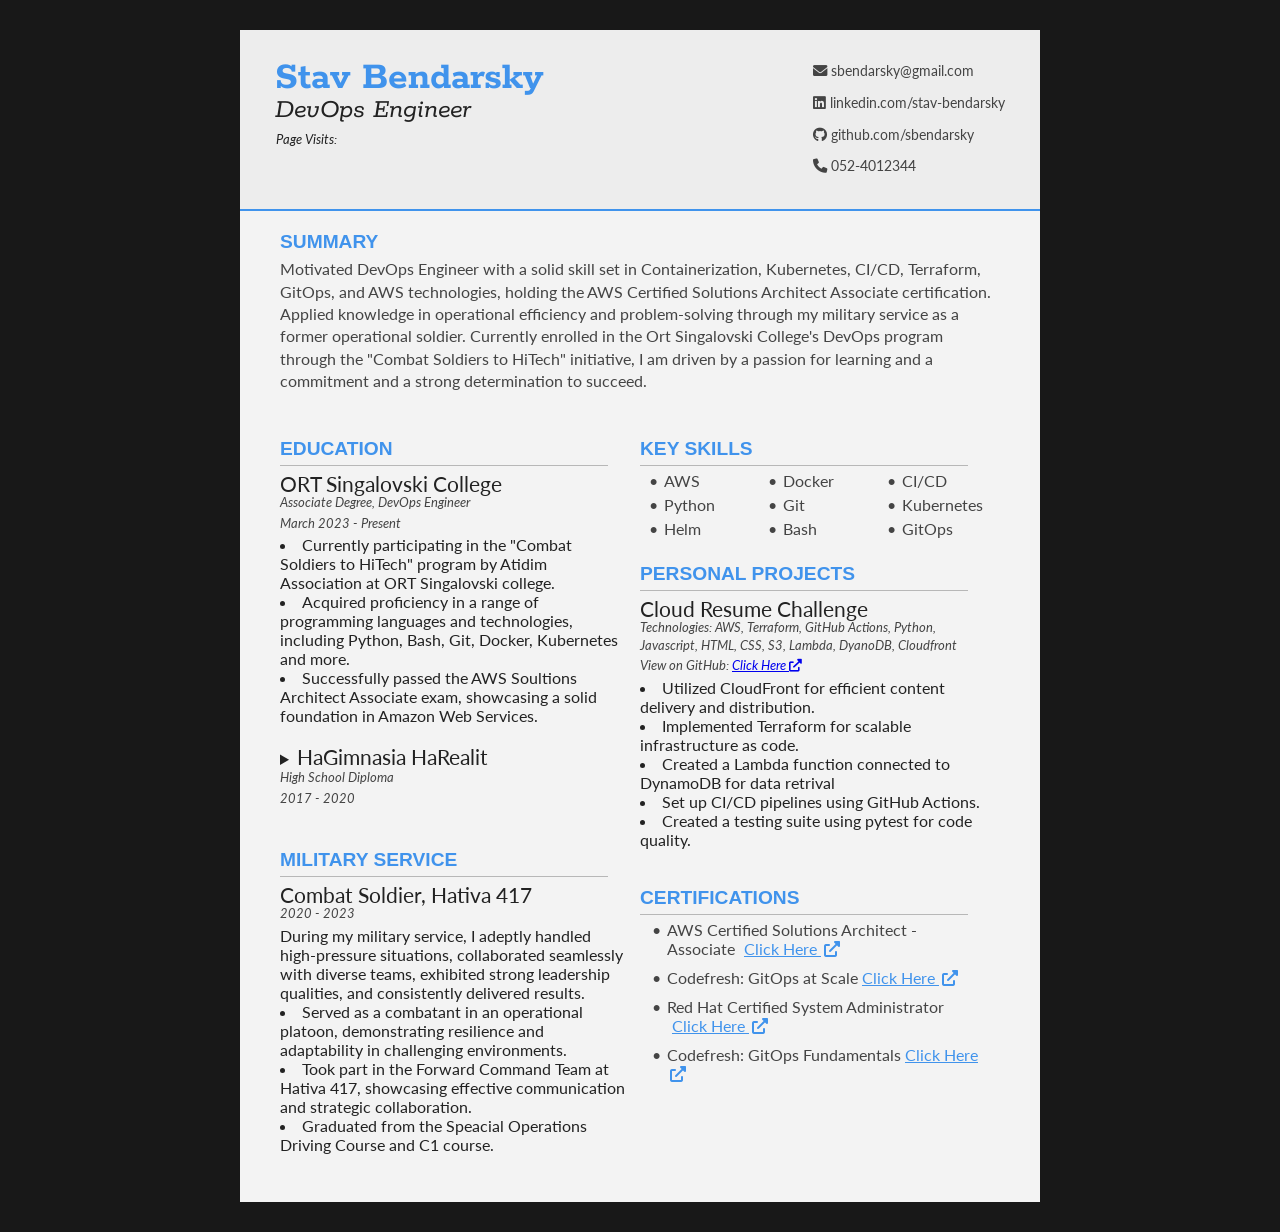
==== commit fc7f8f8c: "Update certifications and links in index.html" ====
--- a/web/index.html
+++ b/web/index.html
@@ -159,32 +159,37 @@
 								AWS Certified Solutions Architect - Associate
 								<span class="click-here">
 									<a href="https://www.credly.com/badges/83b49cef-8c14-4b93-96cf-c4c368f64280/linked_in_profile" target="_blank">
-									Click Here <i class="fas fa-external-link-alt"></i>
-									</a>
-								</span>
-								<span class="cert-date">12/2023 - 12/2026</span>
-							</li>	
+										Click Here <i class="fas fa-external-link-alt"></i>
+									</a>
+								</span>
+							</li>   
 							<li>
 								Codefresh: GitOps at Scale
-								<span class="cert-date-b">01/2024</span>
 								<span class="click-here-a">
 									<a href="./assets/GitOps at Scale - Certificate.pdf" target="_blank">
-									Click Here<i class="fas fa-external-link-alt"></i>
+										Click Here <i class="fas fa-external-link-alt"></i>
 									</a>
 								</span>
 							</li>
 							<li>
+								Red Hat Certified System Administrator
+								<span class="click-here">
+									<a href="https://rhtapps.redhat.com/verify?certId=240-074-187" target="_blank">
+										Click Here <i class="fas fa-external-link-alt"></i>
+									</a>
+								</span>
+							</li>
+							<li>
 								Codefresh: GitOps Fundamentals
-								<span class="cert-date-a">01/2024</span>
 								<span class="click-here-a">
 									<a href="./assets/GitOps Fundamentals - Certificate.pdf" target="_blank">
-									Click Here <i class="fas fa-external-link-alt"></i>
-									</a>
-								</span>
-							</li>		
-										
+										Click Here <i class="fas fa-external-link-alt"></i>
+									</a>
+								</span>
+							</li>       
 						</ul>
-						</div>
+					</div>
+					
 				</section>
 
 
